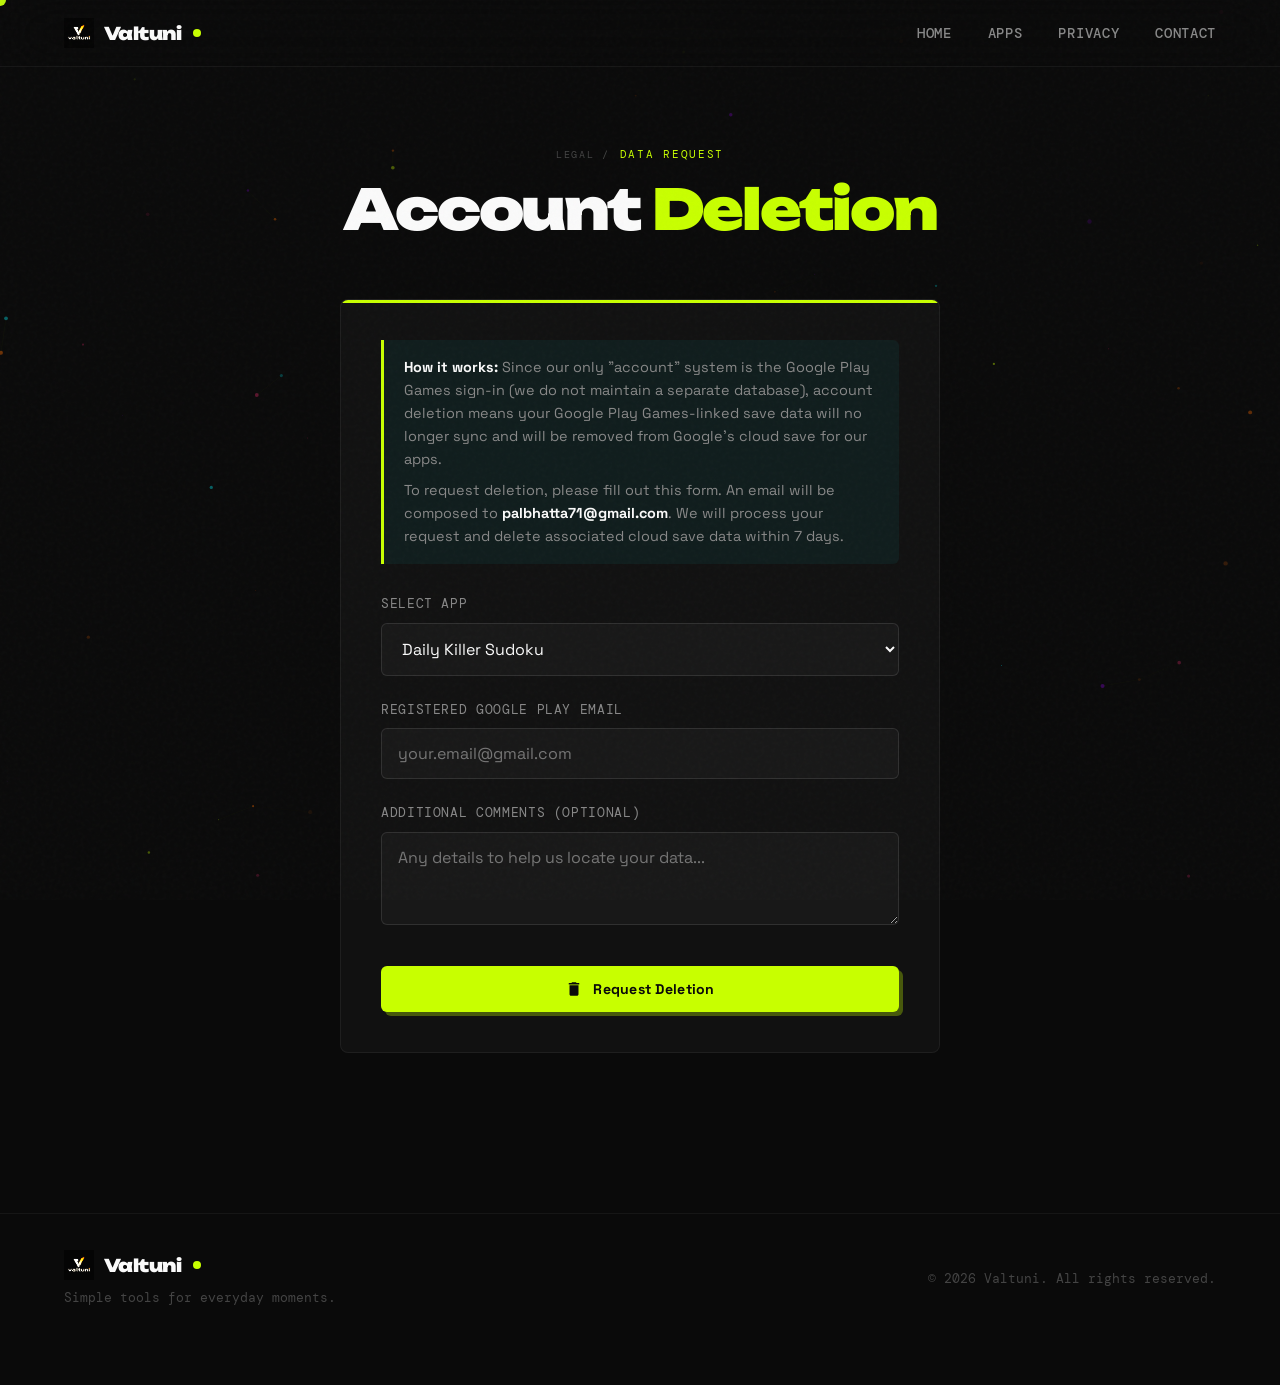
==== account-deletion/index.html @ 53bb8970 "Add account deletion request page" ====
<!DOCTYPE html>
<html lang="en">
<head>
    <meta charset="UTF-8">
    <meta name="viewport" content="width=device-width, initial-scale=1.0">
    <title>Account Deletion Request | Valtuni</title>
    <meta name="description" content="Request account and data deletion for Valtuni apps (Daily Killer Sudoku, Status Slice, PDF Editor).">
    <link rel="icon" type="image/x-icon" href="../favicon.ico">
    <link rel="icon" type="image/png" sizes="32x32" href="../favicon-32x32.png">
    <link rel="stylesheet" href="../style.css">
    <link rel="preconnect" href="https://fonts.googleapis.com">
    <link rel="preconnect" href="https://fonts.gstatic.com" crossorigin>
    <link href="https://fonts.googleapis.com/css2?family=Space+Grotesk:wght@300;400;500;600;700&family=Unbounded:wght@400;700;900&family=DM+Mono:wght@400;500&display=swap" rel="stylesheet">
    <style>
        .page-content { padding-top: 140px; min-height: 100vh; padding-bottom: 80px; }
        .form-container {
            background: var(--dark2);
            border: 1.5px solid rgba(255,255,255,0.06);
            border-radius: 8px;
            padding: 40px;
            max-width: 600px;
            margin: 0 auto;
            position: relative;
            overflow: hidden;
        }
        .form-container::before {
            content: ''; position: absolute; top: 0; left: 0; right: 0; height: 3px; background: var(--lime);
        }
        .form-group { margin-bottom: 24px; }
        .form-group label {
            display: block;
            font-family: var(--font-mono);
            font-size: 0.8rem;
            color: var(--gray);
            margin-bottom: 8px;
            text-transform: uppercase;
            letter-spacing: 0.05em;
        }
        .form-control {
            width: 100%;
            background: var(--dark3);
            border: 1.5px solid rgba(255,255,255,0.1);
            color: var(--white);
            padding: 14px 16px;
            border-radius: 6px;
            font-family: var(--font-body);
            font-size: 1rem;
            transition: border-color 0.3s, box-shadow 0.3s;
        }
        .form-control:focus {
            outline: none;
            border-color: var(--lime);
            box-shadow: 0 0 0 3px rgba(0,245,255,0.15);
        }
        .form-control option { background: var(--dark3); color: var(--white); }
        .info-box {
            background: rgba(0,245,255,0.05);
            border-left: 3px solid var(--lime);
            padding: 16px 20px;
            margin-bottom: 30px;
            border-radius: 0 6px 6px 0;
        }
        .info-box p { font-size: 0.9rem; color: var(--gray); margin-bottom: 8px; line-height: 1.6; }
        .info-box p:last-child { margin-bottom: 0; }
        .info-box strong { color: var(--white); }
        .submit-btn { width: 100%; justify-content: center; margin-top: 10px; cursor: pointer; }
    </style>
</head>
<body>

    <div id="cursor"></div>
    <div id="cursor-ring"></div>
    <canvas id="particles"></canvas>

    <nav class="navbar" id="navbar">
        <div class="container nav-container">
            <a href="../" class="logo">
                <img src="../valtuni logo.png" alt="Valtuni" class="logo-img">
                Valtuni<span class="logo-dot"></span>
            </a>
            <ul class="nav-links" id="navLinks">
                <li><a href="../">Home</a></li>
                <li><a href="../#apps">Apps</a></li>
                <li><a href="../privacy.html">Privacy</a></li>
                <li><a href="../#contact">Contact</a></li>
            </ul>
        </div>
    </nav>

    <main class="page-content">
        <div class="container">
            <div class="section-header center sr">
                <div class="section-label"><span class="section-label-num">Legal /</span> Data Request</div>
                <h2>Account <span class="hl-lime">Deletion</span></h2>
            </div>

            <div class="form-container sr-scale">
                <div class="info-box">
                    <p><strong>How it works:</strong> Since our only "account" system is the Google Play Games sign-in (we do not maintain a separate database), account deletion means your Google Play Games-linked save data will no longer sync and will be removed from Google's cloud save for our apps.</p>
                    <p>To request deletion, please fill out this form. An email will be composed to <strong>palbhatta71@gmail.com</strong>. We will process your request and delete associated cloud save data within 7 days.</p>
                </div>

                <form id="deletionForm">
                    <div class="form-group">
                        <label for="appSelect">Select App</label>
                        <select id="appSelect" class="form-control" required>
                            <option value="Daily Killer Sudoku">Daily Killer Sudoku</option>
                            <option value="Status Slice">Status Slice</option>
                            <option value="PDF Editor">PDF Editor</option>
                        </select>
                    </div>
                    <div class="form-group">
                        <label for="userEmail">Registered Google Play Email</label>
                        <input type="email" id="userEmail" class="form-control" placeholder="your.email@gmail.com" required>
                    </div>
                    <div class="form-group">
                        <label for="additionalInfo">Additional Comments (Optional)</label>
                        <textarea id="additionalInfo" class="form-control" rows="3" placeholder="Any details to help us locate your data..."></textarea>
                    </div>
                    <button type="submit" class="btn btn-primary btn-glow submit-btn">
                        <svg width="18" height="18" viewBox="0 0 24 24" fill="currentColor"><path d="M19 4H15.5L14.5 3H9.5L8.5 4H5V6H19V4M6 19C6 20.1 6.9 21 8 21H16C17.1 21 18 20.1 18 19V7H6V19Z"/></svg>
                        Request Deletion
                    </button>
                </form>
            </div>
        </div>
    </main>

    <footer class="footer" style="margin-top:80px;">
        <div class="container footer-content">
            <div class="footer-left">
                <a href="../" class="logo">
                    <img src="../valtuni logo.png" alt="Valtuni" class="logo-img">
                    Valtuni<span class="logo-dot"></span>
                </a>
                <p>Simple tools for everyday moments.</p>
            </div>
            <div class="footer-right"><p>&copy; 2026 Valtuni. All rights reserved.</p></div>
        </div>
    </footer>

    <script src="../app.js"></script>
    <script>
        document.getElementById('deletionForm').addEventListener('submit', function(e) {
            e.preventDefault();
            
            const app = document.getElementById('appSelect').value;
            const email = document.getElementById('userEmail').value;
            const extra = document.getElementById('additionalInfo').value;
            
            const subject = encodeURIComponent(`Account Deletion Request: ${app}`);
            const body = encodeURIComponent(
                `Developer: Valtuni\n` +
                `App: ${app}\n` +
                `Registered Google Play Email: ${email}\n\n` +
                `I am requesting the deletion of my account and associated cloud save data for the above app.\n\n` +
                (extra ? `Additional Comments: ${extra}\n` : '')
            );
            
            window.location.href = `mailto:palbhatta71@gmail.com?subject=${subject}&body=${body}`;
        });
    </script>
</body>
</html>
---- style.css ----
/* ============================
   VALTUNI — WILD & FUN REDESIGN
   ============================ */

@import url('https://fonts.googleapis.com/css2?family=Space+Grotesk:wght@300;400;500;600;700&family=Unbounded:wght@400;700;900&family=DM+Mono:wght@400;500&display=swap');

* {
    margin: 0;
    padding: 0;
    box-sizing: border-box;
}

:root {
    --lime: #C8FF00;
    --hot-pink: #FF2D78;
    --cyan: #00F5FF;
    --orange: #FF6B00;
    --purple: #9B00FF;
    --yellow: #FFE600;
    --dark: #0A0A0A;
    --dark2: #111111;
    --dark3: #181818;
    --white: #FAFAFA;
    --gray: #888888;
    --gray2: #444444;
    --font-display: 'Unbounded', sans-serif;
    --font-body: 'Space Grotesk', sans-serif;
    --font-mono: 'DM Mono', monospace;
}

html {
    scroll-behavior: smooth;
}

body {
    font-family: var(--font-body);
    background: var(--dark);
    color: var(--white);
    line-height: 1.6;
    overflow-x: hidden;
    cursor: none;
}

/* ===== CUSTOM CURSOR ===== */
#cursor {
    width: 12px;
    height: 12px;
    background: var(--lime);
    border-radius: 50%;
    position: fixed;
    top: 0; left: 0;
    pointer-events: none;
    z-index: 99999;
    transform: translate(-50%, -50%);
    transition: transform 0.05s, width 0.2s, height 0.2s, background 0.2s;
    mix-blend-mode: difference;
}

#cursor-ring {
    width: 40px;
    height: 40px;
    border: 1.5px solid var(--lime);
    border-radius: 50%;
    position: fixed;
    top: 0; left: 0;
    pointer-events: none;
    z-index: 99998;
    transform: translate(-50%, -50%);
    transition: transform 0.12s ease-out, width 0.3s, height 0.3s, border-color 0.3s;
    mix-blend-mode: difference;
}

body:hover #cursor { opacity: 1; }

/* ===== NOISE OVERLAY ===== */
body::before {
    content: '';
    position: fixed;
    inset: 0;
    background-image: url("data:image/svg+xml,%3Csvg viewBox='0 0 256 256' xmlns='http://www.w3.org/2000/svg'%3E%3Cfilter id='noise'%3E%3CfeTurbulence type='fractalNoise' baseFrequency='0.9' numOctaves='4' stitchTiles='stitch'/%3E%3C/filter%3E%3Crect width='100%25' height='100%25' filter='url(%23noise)' opacity='0.04'/%3E%3C/svg%3E");
    pointer-events: none;
    z-index: 9999;
    opacity: 0.6;
}

/* ===== CANVAS ===== */
#particles {
    position: fixed;
    top: 0; left: 0;
    width: 100%; height: 100%;
    pointer-events: none;
    z-index: 0;
}

/* ===== CONTAINER ===== */
.container {
    max-width: 1200px;
    margin: 0 auto;
    padding: 0 24px;
    position: relative;
    z-index: 1;
}

/* ===== MARQUEE TICKER ===== */
.ticker-wrap {
    background: var(--lime);
    color: var(--dark);
    overflow: hidden;
    white-space: nowrap;
    padding: 10px 0;
    position: fixed;
    bottom: 0;
    left: 0;
    right: 0;
    z-index: 9000;
}

.ticker-track {
    display: inline-flex;
    gap: 0;
    animation: tickerScroll 25s linear infinite;
}

.ticker-item {
    display: inline-flex;
    align-items: center;
    gap: 16px;
    padding: 0 24px;
    font-family: var(--font-mono);
    font-size: 0.72rem;
    font-weight: 500;
    text-transform: uppercase;
    letter-spacing: 0.05em;
}

.ticker-sep {
    color: var(--dark);
    opacity: 0.4;
}

@keyframes tickerScroll {
    0% { transform: translateX(0); }
    100% { transform: translateX(-50%); }
}

/* ===== NAVBAR ===== */
.navbar {
    position: fixed;
    top: 0; left: 0; right: 0;
    padding: 18px 0;
    background: rgba(10, 10, 10, 0.7);
    backdrop-filter: blur(30px);
    -webkit-backdrop-filter: blur(30px);
    border-bottom: 1px solid rgba(255, 255, 255, 0.05);
    z-index: 1000;
    transition: all 0.4s ease;
}

.navbar.scrolled {
    padding: 12px 0;
    background: rgba(10, 10, 10, 0.95);
    border-color: rgba(200, 255, 0, 0.1);
}

.nav-container {
    display: flex;
    align-items: center;
    justify-content: space-between;
}

.logo {
    display: flex;
    align-items: center;
    gap: 10px;
    text-decoration: none;
    font-family: var(--font-display);
    font-size: 1.1rem;
    font-weight: 900;
    color: var(--white);
    letter-spacing: -0.03em;
}

.logo-img {
    height: 30px;
    width: auto;
    object-fit: contain;
    filter: invert(1) brightness(2);
}

.logo-dot {
    display: inline-block;
    width: 8px;
    height: 8px;
    background: var(--lime);
    border-radius: 50%;
    margin-left: 2px;
    animation: dotBlink 1.5s ease-in-out infinite;
}

@keyframes dotBlink {
    0%, 100% { opacity: 1; transform: scale(1); }
    50% { opacity: 0.3; transform: scale(0.6); }
}

.nav-links {
    display: flex;
    align-items: center;
    gap: 36px;
    list-style: none;
}

.nav-links a {
    color: var(--gray);
    text-decoration: none;
    font-weight: 500;
    font-size: 0.85rem;
    font-family: var(--font-mono);
    text-transform: uppercase;
    letter-spacing: 0.05em;
    transition: color 0.2s;
    position: relative;
}

.nav-links a::after {
    content: '';
    position: absolute;
    bottom: -3px;
    left: 0;
    width: 0;
    height: 1px;
    background: var(--lime);
    transition: width 0.3s ease;
}

.nav-links a:hover { color: var(--white); }
.nav-links a:hover::after { width: 100%; }

.menu-toggle {
    display: none;
    flex-direction: column;
    gap: 5px;
    background: none;
    border: none;
    cursor: none;
    padding: 4px;
    z-index: 1001;
}

.menu-toggle span {
    width: 24px;
    height: 2px;
    background: var(--white);
    transition: all 0.3s ease;
    border-radius: 2px;
}

.menu-toggle.active span:nth-child(1) { transform: rotate(45deg) translate(5px, 5px); }
.menu-toggle.active span:nth-child(2) { opacity: 0; }
.menu-toggle.active span:nth-child(3) { transform: rotate(-45deg) translate(5px, -5px); }

/* ===== HERO ===== */
.hero {
    min-height: 100vh;
    min-height: 100dvh;
    display: flex;
    align-items: center;
    padding: 110px 0 100px;
    position: relative;
    overflow: hidden;
}

/* Huge background text */
.hero-bg-text {
    position: absolute;
    font-family: var(--font-display);
    font-size: clamp(8rem, 18vw, 22rem);
    font-weight: 900;
    color: transparent;
    -webkit-text-stroke: 1px rgba(255,255,255,0.04);
    top: 50%;
    left: 50%;
    transform: translate(-50%, -50%);
    white-space: nowrap;
    pointer-events: none;
    z-index: 0;
    user-select: none;
    letter-spacing: -0.05em;
}

/* Glowing blobs */
.hero-blob {
    position: absolute;
    border-radius: 50%;
    filter: blur(100px);
    opacity: 0.18;
    pointer-events: none;
}

.hero-blob-1 {
    width: 500px; height: 500px;
    background: var(--hot-pink);
    top: -200px; right: -100px;
    animation: blobDrift1 12s ease-in-out infinite;
}

.hero-blob-2 {
    width: 400px; height: 400px;
    background: var(--purple);
    bottom: -150px; left: -100px;
    animation: blobDrift2 15s ease-in-out infinite;
}

.hero-blob-3 {
    width: 300px; height: 300px;
    background: var(--lime);
    top: 30%; left: 30%;
    animation: blobDrift3 10s ease-in-out infinite;
    opacity: 0.1;
}

@keyframes blobDrift1 {
    0%, 100% { transform: translate(0, 0) scale(1); }
    33% { transform: translate(-60px, 40px) scale(1.1); }
    66% { transform: translate(40px, -30px) scale(0.9); }
}
@keyframes blobDrift2 {
    0%, 100% { transform: translate(0, 0) scale(1); }
    33% { transform: translate(50px, -50px) scale(1.05); }
    66% { transform: translate(-30px, 30px) scale(0.95); }
}
@keyframes blobDrift3 {
    0%, 100% { transform: translate(0, 0); }
    50% { transform: translate(-40px, -40px); }
}

.hero-content {
    display: grid;
    grid-template-columns: 1fr 1fr;
    gap: 60px;
    align-items: center;
    position: relative;
    z-index: 1;
}

/* Hero left */
.hero-label {
    display: inline-flex;
    align-items: center;
    gap: 10px;
    margin-bottom: 24px;
    font-family: var(--font-mono);
    font-size: 0.72rem;
    color: var(--lime);
    text-transform: uppercase;
    letter-spacing: 0.15em;
}

.hero-label-line {
    display: inline-block;
    width: 32px;
    height: 1px;
    background: var(--lime);
}

.hero-text h1 {
    font-family: var(--font-display);
    font-size: clamp(2.8rem, 6vw, 5rem);
    font-weight: 900;
    line-height: 1.0;
    letter-spacing: -0.04em;
    margin-bottom: 28px;
}

.hero-word-1 { color: var(--white); }
.hero-word-2 {
    display: block;
    -webkit-text-stroke: 2px var(--lime);
    color: transparent;
    position: relative;
}
.hero-word-3 {
    display: block;
    color: var(--lime);
    position: relative;
}

/* Squiggly underline on hero word */
.hero-word-3::after {
    content: '';
    display: block;
    width: 100%;
    height: 8px;
    background: url("data:image/svg+xml,%3Csvg xmlns='http://www.w3.org/2000/svg' viewBox='0 0 100 10'%3E%3Cpath d='M0,5 Q10,0 20,5 Q30,10 40,5 Q50,0 60,5 Q70,10 80,5 Q90,0 100,5' fill='none' stroke='%23C8FF00' stroke-width='2'/%3E%3C/svg%3E") repeat-x;
    background-size: 60px 8px;
    opacity: 0.6;
    margin-top: 4px;
    animation: squiggle 2s linear infinite;
}

@keyframes squiggle {
    0% { background-position: 0 0; }
    100% { background-position: 60px 0; }
}

.hero-desc {
    font-size: 1rem;
    color: var(--gray);
    line-height: 1.75;
    max-width: 480px;
    margin-bottom: 36px;
}

.hero-buttons {
    display: flex;
    gap: 14px;
    flex-wrap: wrap;
    margin-bottom: 48px;
}

/* ===== BUTTONS ===== */
.btn {
    display: inline-flex;
    align-items: center;
    gap: 10px;
    padding: 14px 28px;
    border-radius: 6px;
    font-weight: 700;
    font-family: var(--font-body);
    text-decoration: none;
    transition: all 0.2s ease;
    font-size: 0.88rem;
    cursor: none;
    border: none;
    position: relative;
    overflow: hidden;
    letter-spacing: 0.02em;
}

.btn-primary {
    background: var(--lime);
    color: var(--dark);
    box-shadow: 4px 4px 0 rgba(200,255,0,0.3);
}

.btn-primary:hover {
    transform: translate(-2px, -2px);
    box-shadow: 6px 6px 0 rgba(200,255,0,0.4);
}

.btn-primary:active {
    transform: translate(2px, 2px);
    box-shadow: 2px 2px 0 rgba(200,255,0,0.3);
}

.btn-glow {
    /* retained class, same as primary */
}

.btn-outline {
    background: transparent;
    color: var(--white);
    border: 1.5px solid rgba(255,255,255,0.15);
    box-shadow: none;
}

.btn-outline:hover {
    border-color: var(--lime);
    color: var(--lime);
    transform: translate(-2px, -2px);
    box-shadow: 4px 4px 0 rgba(200,255,0,0.1);
}

.btn-large { padding: 18px 36px; font-size: 1rem; }

/* ===== HERO STATS ===== */
.hero-stats {
    display: flex;
    gap: 32px;
}

.hero-stat {
    display: flex;
    flex-direction: column;
    gap: 4px;
}

.hero-stat-num {
    font-family: var(--font-display);
    font-size: 1.8rem;
    font-weight: 900;
    color: var(--lime);
    line-height: 1;
}

.hero-stat-label {
    font-size: 0.72rem;
    color: var(--gray);
    font-family: var(--font-mono);
    text-transform: uppercase;
    letter-spacing: 0.08em;
}

/* ===== HERO VISUAL ===== */
.hero-visual {
    display: flex;
    justify-content: center;
    align-items: center;
    position: relative;
}

/* Stacked card effect */
.hero-card-stack {
    position: relative;
    width: 320px;
    height: 400px;
}

.hero-card {
    position: absolute;
    width: 280px;
    height: 360px;
    border-radius: 20px;
    display: flex;
    flex-direction: column;
    align-items: center;
    justify-content: center;
    gap: 20px;
}

.hero-card-1 {
    background: var(--hot-pink);
    top: 20px; left: 20px;
    transform: rotate(6deg);
    animation: cardWiggle 4s ease-in-out infinite;
    z-index: 1;
}

.hero-card-2 {
    background: var(--purple);
    top: 10px; left: 10px;
    transform: rotate(-3deg);
    animation: cardWiggle 4s ease-in-out infinite reverse;
    z-index: 2;
}

.hero-card-3 {
    background: var(--dark3);
    border: 1.5px solid rgba(200,255,0,0.25);
    top: 0; left: 0;
    z-index: 3;
    animation: cardFloat 6s ease-in-out infinite;
}

@keyframes cardWiggle {
    0%, 100% { transform: rotate(6deg); }
    50% { transform: rotate(8deg) translateY(-4px); }
}

@keyframes cardFloat {
    0%, 100% { transform: translateY(0) rotate(0deg); }
    50% { transform: translateY(-12px) rotate(1deg); }
}

.hero-card-3 .card-v {
    font-family: var(--font-display);
    font-size: 7rem;
    font-weight: 900;
    color: var(--lime);
    line-height: 1;
    text-shadow: 0 0 60px rgba(200,255,0,0.4);
    animation: glowPulse 3s ease-in-out infinite;
}

@keyframes glowPulse {
    0%, 100% { text-shadow: 0 0 40px rgba(200,255,0,0.3); }
    50% { text-shadow: 0 0 80px rgba(200,255,0,0.7), 0 0 120px rgba(200,255,0,0.3); }
}

.card-tags {
    display: flex;
    gap: 8px;
    flex-wrap: wrap;
    justify-content: center;
    max-width: 220px;
}

.card-tag {
    font-family: var(--font-mono);
    font-size: 0.68rem;
    font-weight: 500;
    color: var(--gray);
    background: rgba(255,255,255,0.05);
    border: 1px solid rgba(255,255,255,0.08);
    padding: 4px 12px;
    border-radius: 100px;
    transition: all 0.3s;
}

/* Floating badges */
.hero-float-badge {
    position: absolute;
    display: flex;
    align-items: center;
    gap: 8px;
    padding: 10px 16px;
    border-radius: 100px;
    font-size: 0.72rem;
    font-weight: 700;
    font-family: var(--font-mono);
    text-transform: uppercase;
    letter-spacing: 0.06em;
    white-space: nowrap;
    z-index: 10;
}

.hero-float-badge-1 {
    background: var(--lime);
    color: var(--dark);
    top: -10px;
    right: -30px;
    animation: badgeBounce1 3s ease-in-out infinite;
    box-shadow: 4px 4px 0 rgba(0,0,0,0.3);
}

.hero-float-badge-2 {
    background: var(--hot-pink);
    color: var(--white);
    bottom: 60px;
    left: -40px;
    animation: badgeBounce2 3.5s ease-in-out infinite;
    box-shadow: 4px 4px 0 rgba(0,0,0,0.3);
}

.hero-float-badge-3 {
    background: var(--cyan);
    color: var(--dark);
    top: 50%;
    right: -50px;
    animation: badgeBounce3 4s ease-in-out infinite;
    box-shadow: 4px 4px 0 rgba(0,0,0,0.3);
}

@keyframes badgeBounce1 {
    0%, 100% { transform: translateY(0) rotate(-3deg); }
    50% { transform: translateY(-8px) rotate(-1deg); }
}
@keyframes badgeBounce2 {
    0%, 100% { transform: translateY(0) rotate(2deg); }
    50% { transform: translateY(-10px) rotate(4deg); }
}
@keyframes badgeBounce3 {
    0%, 100% { transform: translateY(0) rotate(-1deg); }
    50% { transform: translateY(-6px) rotate(2deg); }
}

/* scroll indicator */
.scroll-indicator {
    position: absolute;
    bottom: 36px;
    left: 50%;
    transform: translateX(-50%);
    display: flex;
    flex-direction: column;
    align-items: center;
    gap: 10px;
    z-index: 1;
    opacity: 0;
    animation: fadeInUp 1s ease 1.5s forwards;
}

@keyframes fadeInUp {
    to { opacity: 1; }
}

.scroll-arrow {
    width: 20px;
    height: 30px;
    border: 1.5px solid rgba(255,255,255,0.2);
    border-radius: 10px;
    display: flex;
    justify-content: center;
    padding-top: 6px;
}

.scroll-arrow-dot {
    width: 3px;
    height: 6px;
    background: var(--lime);
    border-radius: 2px;
    animation: scrollDot 2s ease-in-out infinite;
}

@keyframes scrollDot {
    0%, 100% { transform: translateY(0); opacity: 1; }
    50% { transform: translateY(8px); opacity: 0.3; }
}

.scroll-indicator span {
    font-family: var(--font-mono);
    font-size: 0.6rem;
    color: var(--gray2);
    text-transform: uppercase;
    letter-spacing: 0.12em;
}

/* ===== SECTION COMMON ===== */
.section-header {
    margin-bottom: 60px;
}

.section-label {
    display: inline-flex;
    align-items: center;
    gap: 10px;
    font-family: var(--font-mono);
    font-size: 0.7rem;
    color: var(--lime);
    text-transform: uppercase;
    letter-spacing: 0.15em;
    margin-bottom: 16px;
}

.section-label-num {
    font-size: 0.65rem;
    color: var(--gray2);
}

.section-header h2 {
    font-family: var(--font-display);
    font-size: clamp(2rem, 5vw, 3.5rem);
    font-weight: 900;
    line-height: 1.05;
    letter-spacing: -0.04em;
}

.section-header p {
    font-size: 1rem;
    color: var(--gray);
    margin-top: 16px;
    max-width: 560px;
    line-height: 1.7;
}

.section-header.center {
    text-align: center;
}

.section-header.center p { margin: 16px auto 0; }

/* Highlight in headings */
.hl-lime { color: var(--lime); }
.hl-pink { color: var(--hot-pink); }
.hl-cyan { color: var(--cyan); }

/* Outline text */
.hl-outline {
    -webkit-text-stroke: 2px var(--lime);
    color: transparent;
}

/* ===== SCROLL REVEAL ===== */
.sr {
    opacity: 0;
    transform: translateY(40px);
    transition: opacity 0.7s cubic-bezier(0.16, 1, 0.3, 1), transform 0.7s cubic-bezier(0.16, 1, 0.3, 1);
}

.sr.sr-visible {
    opacity: 1;
    transform: translateY(0);
}

.sr-left {
    opacity: 0;
    transform: translateX(-50px);
    transition: opacity 0.7s cubic-bezier(0.16, 1, 0.3, 1), transform 0.7s cubic-bezier(0.16, 1, 0.3, 1);
}

.sr-left.sr-visible {
    opacity: 1;
    transform: translateX(0);
}

.sr-right {
    opacity: 0;
    transform: translateX(50px);
    transition: opacity 0.7s cubic-bezier(0.16, 1, 0.3, 1), transform 0.7s cubic-bezier(0.16, 1, 0.3, 1);
}

.sr-right.sr-visible {
    opacity: 1;
    transform: translateX(0);
}

.sr-scale {
    opacity: 0;
    transform: scale(0.85);
    transition: opacity 0.7s cubic-bezier(0.16, 1, 0.3, 1), transform 0.7s cubic-bezier(0.16, 1, 0.3, 1);
}

.sr-scale.sr-visible {
    opacity: 1;
    transform: scale(1);
}

.sr-d1 { transition-delay: 0.1s; }
.sr-d2 { transition-delay: 0.2s; }
.sr-d3 { transition-delay: 0.3s; }
.sr-d4 { transition-delay: 0.4s; }
.sr-d5 { transition-delay: 0.5s; }

/* ===== ABOUT ===== */
.about {
    padding: 120px 0;
    position: relative;
    overflow: hidden;
}

/* Big number decor */
.about-num-decor {
    position: absolute;
    font-family: var(--font-display);
    font-size: 30vw;
    font-weight: 900;
    color: transparent;
    -webkit-text-stroke: 1px rgba(255,255,255,0.02);
    top: 50%;
    right: -5%;
    transform: translateY(-50%);
    pointer-events: none;
    user-select: none;
    line-height: 1;
}

.about-content {
    display: grid;
    grid-template-columns: 1fr 1fr;
    gap: 80px;
    align-items: start;
}

.about-text p {
    font-size: 1.05rem;
    color: var(--gray);
    line-height: 1.8;
    margin-bottom: 20px;
}

.about-text p strong {
    color: var(--white);
    font-weight: 700;
}

.about-values {
    display: flex;
    flex-direction: column;
    gap: 2px;
}

.value-card {
    display: flex;
    gap: 18px;
    align-items: flex-start;
    padding: 20px;
    border-top: 1px solid rgba(255,255,255,0.06);
    transition: background 0.3s, transform 0.3s;
    border-radius: 4px;
}

.value-card:last-child { border-bottom: 1px solid rgba(255,255,255,0.06); }

.value-card:hover {
    background: rgba(255,255,255,0.03);
    transform: translateX(8px);
}

.value-icon {
    font-size: 1.6rem;
    flex-shrink: 0;
    width: 40px;
    text-align: center;
    line-height: 1;
}

.value-card h4 {
    font-family: var(--font-display);
    font-size: 0.9rem;
    font-weight: 700;
    margin-bottom: 4px;
    letter-spacing: -0.02em;
}

.value-card p {
    color: var(--gray);
    font-size: 0.85rem;
    line-height: 1.6;
}

/* ===== APPS ===== */
.apps {
    padding: 120px 0;
    background: var(--dark2);
    position: relative;
    overflow: hidden;
}

/* Dotted grid background */
.apps::before {
    content: '';
    position: absolute;
    inset: 0;
    background-image: radial-gradient(rgba(255,255,255,0.04) 1px, transparent 1px);
    background-size: 32px 32px;
    pointer-events: none;
}

.app-showcase {
    display: flex;
    flex-direction: column;
    gap: 80px;
}

.app-hero {
    display: grid;
    grid-template-columns: auto 1fr;
    gap: 60px;
    align-items: center;
    position: relative;
}

.app-hero.reverse {
    grid-template-columns: 1fr auto;
}

.app-hero.reverse .app-hero-phone { order: 2; }
.app-hero.reverse .app-hero-info { order: 1; }

/* Divider */
.app-divider {
    height: 1px;
    background: linear-gradient(90deg, transparent, rgba(255,255,255,0.08), transparent);
}

/* Phone mockup */
.app-hero-phone { display: flex; justify-content: center; }

.phone-wrapper { position: relative; }

.phone-glow {
    position: absolute;
    width: 300px; height: 300px;
    border-radius: 50%;
    filter: blur(80px);
    opacity: 0.2;
    top: 50%; left: 50%;
    transform: translate(-50%, -50%);
    animation: phoneGlowPulse 4s ease-in-out infinite;
    background: var(--lime);
}

.app-hero.reverse .phone-glow { background: var(--hot-pink); }

@keyframes phoneGlowPulse {
    0%, 100% { opacity: 0.15; transform: translate(-50%, -50%) scale(1); }
    50% { opacity: 0.3; transform: translate(-50%, -50%) scale(1.1); }
}

.phone-mockup {
    width: 240px;
    height: 480px;
    background: #151515;
    border-radius: 32px;
    padding: 8px;
    box-shadow: 0 30px 80px rgba(0, 0, 0, 0.8), 0 0 0 1px rgba(255,255,255,0.06);
    animation: phoneFloat 6s ease-in-out infinite;
    position: relative;
    z-index: 1;
}

@keyframes phoneFloat {
    0%, 100% { transform: translateY(0) rotate(0deg); }
    50% { transform: translateY(-12px) rotate(0.5deg); }
}

.phone-notch {
    width: 90px; height: 20px;
    background: #151515;
    border-radius: 0 0 12px 12px;
    margin: 0 auto;
    position: relative; z-index: 2;
}

.phone-screen {
    width: 100%;
    height: calc(100% - 20px);
    background: var(--dark);
    border-radius: 0 0 26px 26px;
    overflow: hidden;
    display: flex;
    flex-direction: column;
}

.app-logo-bar {
    display: flex;
    align-items: center;
    gap: 10px;
    padding: 12px;
    border-bottom: 1px solid rgba(255,255,255,0.05);
    background: rgba(200,255,0,0.04);
}

.app-logo-img {
    width: 28px; height: 28px;
    border-radius: 7px;
    object-fit: cover;
}

.app-logo-name {
    font-size: 0.8rem;
    font-weight: 700;
    color: var(--white);
    font-family: var(--font-display);
    letter-spacing: -0.02em;
}

.app-header-bar {
    display: flex;
    justify-content: space-between;
    align-items: center;
    padding: 8px 12px;
    border-bottom: 1px solid rgba(255,255,255,0.04);
}

.app-header-dots { display: flex; gap: 3px; }
.app-header-dots span { width: 3px; height: 3px; background: var(--gray2); border-radius: 50%; }
.app-header-title { font-size: 0.7rem; font-weight: 700; color: var(--lime); font-family: var(--font-mono); }

.app-content-preview {
    padding: 12px;
    display: grid;
    grid-template-columns: 1fr 1fr;
    gap: 7px;
}

.app-tool-card {
    background: #1a1a1a;
    border-radius: 10px;
    padding: 12px 8px;
    display: flex;
    flex-direction: column;
    align-items: center;
    gap: 6px;
    border: 1px solid rgba(255,255,255,0.04);
    transition: all 0.3s ease;
    cursor: none;
}

.app-tool-card:hover {
    border-color: rgba(200,255,0,0.3);
    background: rgba(200,255,0,0.05);
}

.app-tool-icon {
    width: 34px; height: 34px;
    border-radius: 8px;
    display: flex;
    align-items: center;
    justify-content: center;
    color: var(--white);
}

.app-tool-icon svg { width: 17px; height: 17px; }
.split-icon { background: linear-gradient(135deg, #C8FF00, #80FF00); color: #0a0a0a; }
.trim-icon { background: linear-gradient(135deg, #2979FF, #448AFF); }
.compress-icon { background: linear-gradient(135deg, #FF6B00, #FF9100); }
.merge-icon { background: linear-gradient(135deg, #9B00FF, #D500F9); }
.app-tool-card span { font-size: 0.62rem; font-weight: 600; color: var(--gray); font-family: var(--font-mono); }

.video-timeline-preview {
    margin: 0 12px 14px;
    background: #1a1a1a;
    border-radius: 8px;
    padding: 8px;
    position: relative;
    overflow: hidden;
}

.timeline-bar { display: flex; gap: 3px; height: 24px; }
.timeline-segment { flex: 1; border-radius: 4px; }
.seg-1 { background: linear-gradient(90deg, var(--lime), #80FF00); animation: segPulse 2s ease-in-out infinite; }
.seg-2 { background: rgba(200,255,0,0.3); animation: segPulse 2s ease-in-out 0.5s infinite; }
.seg-3 { background: rgba(200,255,0,0.15); animation: segPulse 2s ease-in-out 1s infinite; }

@keyframes segPulse {
    0%, 100% { opacity: 1; }
    50% { opacity: 0.5; }
}

.timeline-cursor {
    position: absolute;
    width: 2px; height: 100%;
    background: var(--white);
    top: 0; left: 33%;
    animation: cursorMove 3s ease-in-out infinite;
    box-shadow: 0 0 6px rgba(255,255,255,0.6);
}

@keyframes cursorMove {
    0%, 100% { left: 15%; }
    50% { left: 75%; }
}

/* PDF preview */
.pdf-preview-area {
    flex: 1;
    background: #1a1a1a;
    border-radius: 10px;
    margin: 12px;
    padding: 14px;
    display: flex;
    flex-direction: column;
    gap: 7px;
}

.pdf-line {
    height: 4px;
    background: rgba(255,255,255,0.08);
    border-radius: 2px;
    animation: pdfPulse 2.5s ease-in-out infinite;
}
.pdf-line.short { width: 55%; }
.pdf-line.medium { width: 78%; }
@keyframes pdfPulse {
    0%, 100% { opacity: 0.4; }
    50% { opacity: 0.9; }
}

.pdf-toolbar {
    display: flex;
    gap: 6px;
    justify-content: center;
    padding: 0 12px 12px;
}

.pdf-tool-btn {
    width: 32px; height: 32px;
    display: flex;
    align-items: center;
    justify-content: center;
    background: #1a1a1a;
    border-radius: 7px;
    color: var(--gray);
    transition: all 0.3s;
}

.pdf-tool-btn.active {
    background: var(--lime);
    color: var(--dark);
}

/* App Info */
.app-hero-info { padding: 0 10px; }

.app-card-badge {
    display: inline-flex;
    align-items: center;
    gap: 8px;
    background: rgba(200,255,0,0.08);
    border: 1px solid rgba(200,255,0,0.2);
    padding: 6px 14px;
    border-radius: 100px;
    margin-bottom: 20px;
}

.app-badge-icon {
    width: 20px; height: 20px;
    border-radius: 5px;
    object-fit: cover;
}

.app-card-badge span {
    font-size: 0.72rem;
    font-weight: 700;
    color: var(--lime);
    font-family: var(--font-mono);
    text-transform: uppercase;
    letter-spacing: 0.08em;
}

.app-hero-info h3 {
    font-family: var(--font-display);
    font-size: clamp(2rem, 4vw, 2.8rem);
    font-weight: 900;
    line-height: 1.0;
    margin-bottom: 12px;
    letter-spacing: -0.04em;
}

.app-tagline {
    font-size: 0.85rem;
    color: var(--lime);
    font-weight: 600;
    font-family: var(--font-mono);
    text-transform: uppercase;
    letter-spacing: 0.1em;
    margin-bottom: 16px;
}

.app-description {
    font-size: 0.95rem;
    color: var(--gray);
    line-height: 1.7;
    margin-bottom: 28px;
    max-width: 440px;
}

.app-hero-buttons {
    display: flex;
    gap: 14px;
    flex-wrap: wrap;
}

/* ===== CONTACT ===== */
.contact {
    padding: 120px 0;
    position: relative;
    overflow: hidden;
}

.contact::before {
    content: '';
    position: absolute;
    inset: 0;
    background: radial-gradient(ellipse 60% 40% at 50% 50%, rgba(200,255,0,0.04), transparent);
    pointer-events: none;
}

.contact-grid {
    display: flex;
    justify-content: center;
    gap: 20px;
    flex-wrap: wrap;
}

.contact-card {
    background: var(--dark2);
    padding: 40px 36px;
    border-radius: 4px;
    text-decoration: none;
    color: var(--white);
    min-width: 220px;
    flex: 1;
    max-width: 300px;
    border: 1.5px solid rgba(255,255,255,0.06);
    transition: transform 0.25s ease, border-color 0.25s ease, box-shadow 0.25s ease;
    position: relative;
    overflow: hidden;
}

.contact-card::before {
    content: '';
    position: absolute;
    top: 0; left: 0; right: 0;
    height: 3px;
    background: var(--lime);
    transform: scaleX(0);
    transform-origin: left;
    transition: transform 0.3s ease;
}

.contact-card:hover {
    transform: translateY(-6px);
    border-color: rgba(200,255,0,0.2);
    box-shadow: 0 20px 60px rgba(0,0,0,0.4), 0 0 0 1px rgba(200,255,0,0.08);
}

.contact-card:hover::before { transform: scaleX(1); }

.contact-icon {
    width: 52px; height: 52px;
    background: rgba(200,255,0,0.08);
    border-radius: 12px;
    display: flex;
    align-items: center;
    justify-content: center;
    color: var(--lime);
    margin-bottom: 18px;
    transition: background 0.3s, transform 0.3s;
}

.contact-card:hover .contact-icon {
    background: var(--lime);
    color: var(--dark);
    transform: rotate(-6deg) scale(1.1);
}

.contact-card h3 {
    font-family: var(--font-display);
    font-size: 1rem;
    font-weight: 700;
    margin-bottom: 6px;
    letter-spacing: -0.02em;
}

.contact-card p {
    color: var(--gray);
    font-size: 0.83rem;
    font-family: var(--font-mono);
}

/* ===== FOOTER ===== */
.footer {
    padding: 36px 0;
    border-top: 1px solid rgba(255,255,255,0.05);
    margin-bottom: 40px; /* space for ticker */
}

.footer-content {
    display: flex;
    justify-content: space-between;
    align-items: center;
}

.footer-left p {
    color: var(--gray2);
    font-size: 0.8rem;
    margin-top: 8px;
    font-family: var(--font-mono);
}

.footer-right p {
    color: var(--gray2);
    font-size: 0.8rem;
    font-family: var(--font-mono);
}

/* ===== ANIMATIONS — extra fun ===== */

/* Text scramble on hero load */
@keyframes scramble {
    0% { opacity: 0; transform: translateY(10px) skewX(-5deg); }
    100% { opacity: 1; transform: translateY(0) skewX(0deg); }
}

.hero-text > * {
    animation: scramble 0.6s cubic-bezier(0.16, 1, 0.3, 1) both;
}

.hero-text > :nth-child(1) { animation-delay: 0.05s; }
.hero-text > :nth-child(2) { animation-delay: 0.15s; }
.hero-text > :nth-child(3) { animation-delay: 0.25s; }
.hero-text > :nth-child(4) { animation-delay: 0.35s; }
.hero-text > :nth-child(5) { animation-delay: 0.45s; }
.hero-text > :nth-child(6) { animation-delay: 0.55s; }

.hero-visual {
    animation: scramble 0.8s cubic-bezier(0.16, 1, 0.3, 1) 0.3s both;
}

/* Spin animation for decorative elements */
@keyframes spin { to { transform: rotate(360deg); } }

/* ===== CURSOR STATES ===== */
body.hovering #cursor {
    width: 20px;
    height: 20px;
    background: var(--lime);
}

body.hovering #cursor-ring {
    width: 60px;
    height: 60px;
    border-color: var(--lime);
}

/* ===== GRADIENT TEXT ===== */
.gradient-text {
    background: linear-gradient(135deg, var(--lime), var(--cyan));
    -webkit-background-clip: text;
    -webkit-text-fill-color: transparent;
    background-clip: text;
}

/* ===== BADGE & BADGE DOT ===== */
.badge {
    display: inline-flex;
    align-items: center;
    gap: 8px;
    background: rgba(200,255,0,0.08);
    border: 1px solid rgba(200,255,0,0.2);
    padding: 7px 14px;
    border-radius: 100px;
    font-size: 0.72rem;
    font-weight: 600;
    color: var(--lime);
    margin-bottom: 20px;
    font-family: var(--font-mono);
    text-transform: uppercase;
    letter-spacing: 0.08em;
}

.badge-dot {
    width: 6px; height: 6px;
    background: var(--lime);
    border-radius: 50%;
    animation: dotBlink 1.5s ease-in-out infinite;
}

/* ===== RESPONSIVE ===== */
@media (max-width: 1024px) {
    .hero-content { grid-template-columns: 1fr; text-align: center; gap: 48px; }
    .hero-desc { max-width: 100%; margin-left: auto; margin-right: auto; }
    .hero-buttons { justify-content: center; }
    .hero-stats { justify-content: center; }
    .about-content { grid-template-columns: 1fr; gap: 48px; }
    .app-hero { grid-template-columns: 1fr; gap: 40px; }
    .app-hero.reverse { grid-template-columns: 1fr; }
    .app-hero.reverse .app-hero-phone { order: -1; }
    .app-hero.reverse .app-hero-info { order: 0; }
    .app-hero-info { display: flex; flex-direction: column; align-items: center; text-align: center; }
    .app-description { max-width: 100%; }
}

@media (max-width: 768px) {
    .container { padding: 0 16px; }

    .nav-links {
        display: none;
        position: absolute;
        top: 100%; left: 0; right: 0;
        background: rgba(10,10,10,0.98);
        backdrop-filter: blur(24px);
        flex-direction: column;
        padding: 20px;
        gap: 14px;
        border-bottom: 1px solid rgba(255,255,255,0.05);
    }

    .nav-links.active { display: flex; }
    .menu-toggle { display: flex; }

    .hero { padding: 90px 0 60px; }
    .hero-text h1 { font-size: 2.5rem; }

    .hero-card-stack { width: 260px; height: 320px; }
    .hero-card { width: 230px; height: 290px; }
    .hero-card-3 .card-v { font-size: 5.5rem; }

    .hero-float-badge { display: none; }

    .phone-mockup { width: 200px; height: 400px; border-radius: 28px; }

    .contact-card { min-width: 180px; }
    .footer-content { flex-direction: column; gap: 12px; text-align: center; }
    .scroll-indicator { display: none; }

    .hero-stats { flex-direction: row; }

    .about { padding: 80px 0; }
    .apps { padding: 80px 0; }
    .contact { padding: 80px 0; }
    .app-showcase { gap: 60px; }
}

@media (max-width: 480px) {
    .hero { padding: 80px 0 48px; }
    .hero-text h1 { font-size: 2rem; }
    .hero-stats { flex-direction: column; gap: 16px; align-items: center; }
    .section-header h2 { font-size: 1.8rem; }

    .hero-card-stack { width: 220px; height: 280px; }
    .hero-card { width: 190px; height: 250px; }
    .hero-card-3 .card-v { font-size: 4.5rem; }

    .contact-grid { flex-direction: column; align-items: center; }
    .contact-card { width: 100%; max-width: none; }
}
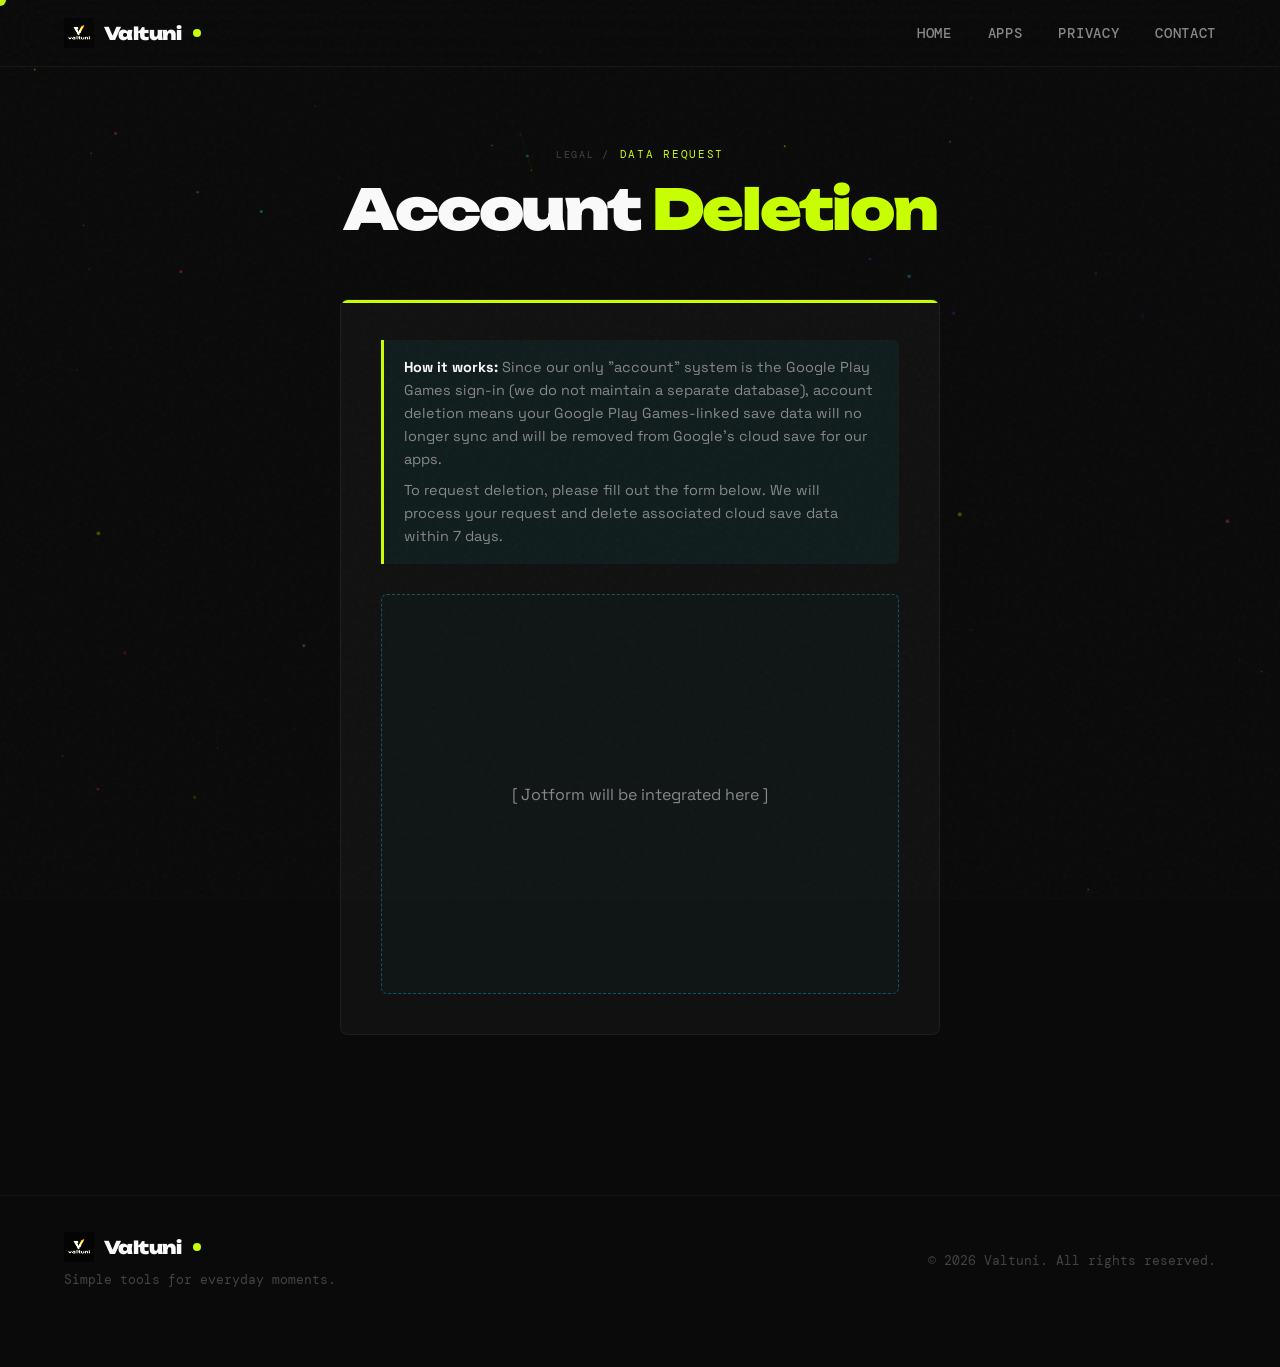
==== commit e4a256a8: "Remove email and prepare account deletion for Jotform integration" ====
--- a/account-deletion/index.html
+++ b/account-deletion/index.html
@@ -97,31 +97,13 @@
             <div class="form-container sr-scale">
                 <div class="info-box">
                     <p><strong>How it works:</strong> Since our only "account" system is the Google Play Games sign-in (we do not maintain a separate database), account deletion means your Google Play Games-linked save data will no longer sync and will be removed from Google's cloud save for our apps.</p>
-                    <p>To request deletion, please fill out this form. An email will be composed to <strong>palbhatta71@gmail.com</strong>. We will process your request and delete associated cloud save data within 7 days.</p>
+                    <p>To request deletion, please fill out the form below. We will process your request and delete associated cloud save data within 7 days.</p>
                 </div>
 
-                <form id="deletionForm">
-                    <div class="form-group">
-                        <label for="appSelect">Select App</label>
-                        <select id="appSelect" class="form-control" required>
-                            <option value="Daily Killer Sudoku">Daily Killer Sudoku</option>
-                            <option value="Status Slice">Status Slice</option>
-                            <option value="PDF Editor">PDF Editor</option>
-                        </select>
-                    </div>
-                    <div class="form-group">
-                        <label for="userEmail">Registered Google Play Email</label>
-                        <input type="email" id="userEmail" class="form-control" placeholder="your.email@gmail.com" required>
-                    </div>
-                    <div class="form-group">
-                        <label for="additionalInfo">Additional Comments (Optional)</label>
-                        <textarea id="additionalInfo" class="form-control" rows="3" placeholder="Any details to help us locate your data..."></textarea>
-                    </div>
-                    <button type="submit" class="btn btn-primary btn-glow submit-btn">
-                        <svg width="18" height="18" viewBox="0 0 24 24" fill="currentColor"><path d="M19 4H15.5L14.5 3H9.5L8.5 4H5V6H19V4M6 19C6 20.1 6.9 21 8 21H16C17.1 21 18 20.1 18 19V7H6V19Z"/></svg>
-                        Request Deletion
-                    </button>
-                </form>
+                <!-- Jotform Embed Goes Here -->
+                <div id="jotform-embed-container" style="min-height: 400px; display: flex; align-items: center; justify-content: center; border: 1px dashed rgba(0,245,255,0.3); border-radius: 6px; background: rgba(0,245,255,0.02); color: var(--gray);">
+                    [ Jotform will be integrated here ]
+                </div>
             </div>
         </div>
     </main>
@@ -140,25 +122,6 @@
     </footer>
 
     <script src="../app.js"></script>
-    <script>
-        document.getElementById('deletionForm').addEventListener('submit', function(e) {
-            e.preventDefault();
-            
-            const app = document.getElementById('appSelect').value;
-            const email = document.getElementById('userEmail').value;
-            const extra = document.getElementById('additionalInfo').value;
-            
-            const subject = encodeURIComponent(`Account Deletion Request: ${app}`);
-            const body = encodeURIComponent(
-                `Developer: Valtuni\n` +
-                `App: ${app}\n` +
-                `Registered Google Play Email: ${email}\n\n` +
-                `I am requesting the deletion of my account and associated cloud save data for the above app.\n\n` +
-                (extra ? `Additional Comments: ${extra}\n` : '')
-            );
-            
-            window.location.href = `mailto:palbhatta71@gmail.com?subject=${subject}&body=${body}`;
-        });
-    </script>
+
 </body>
 </html>
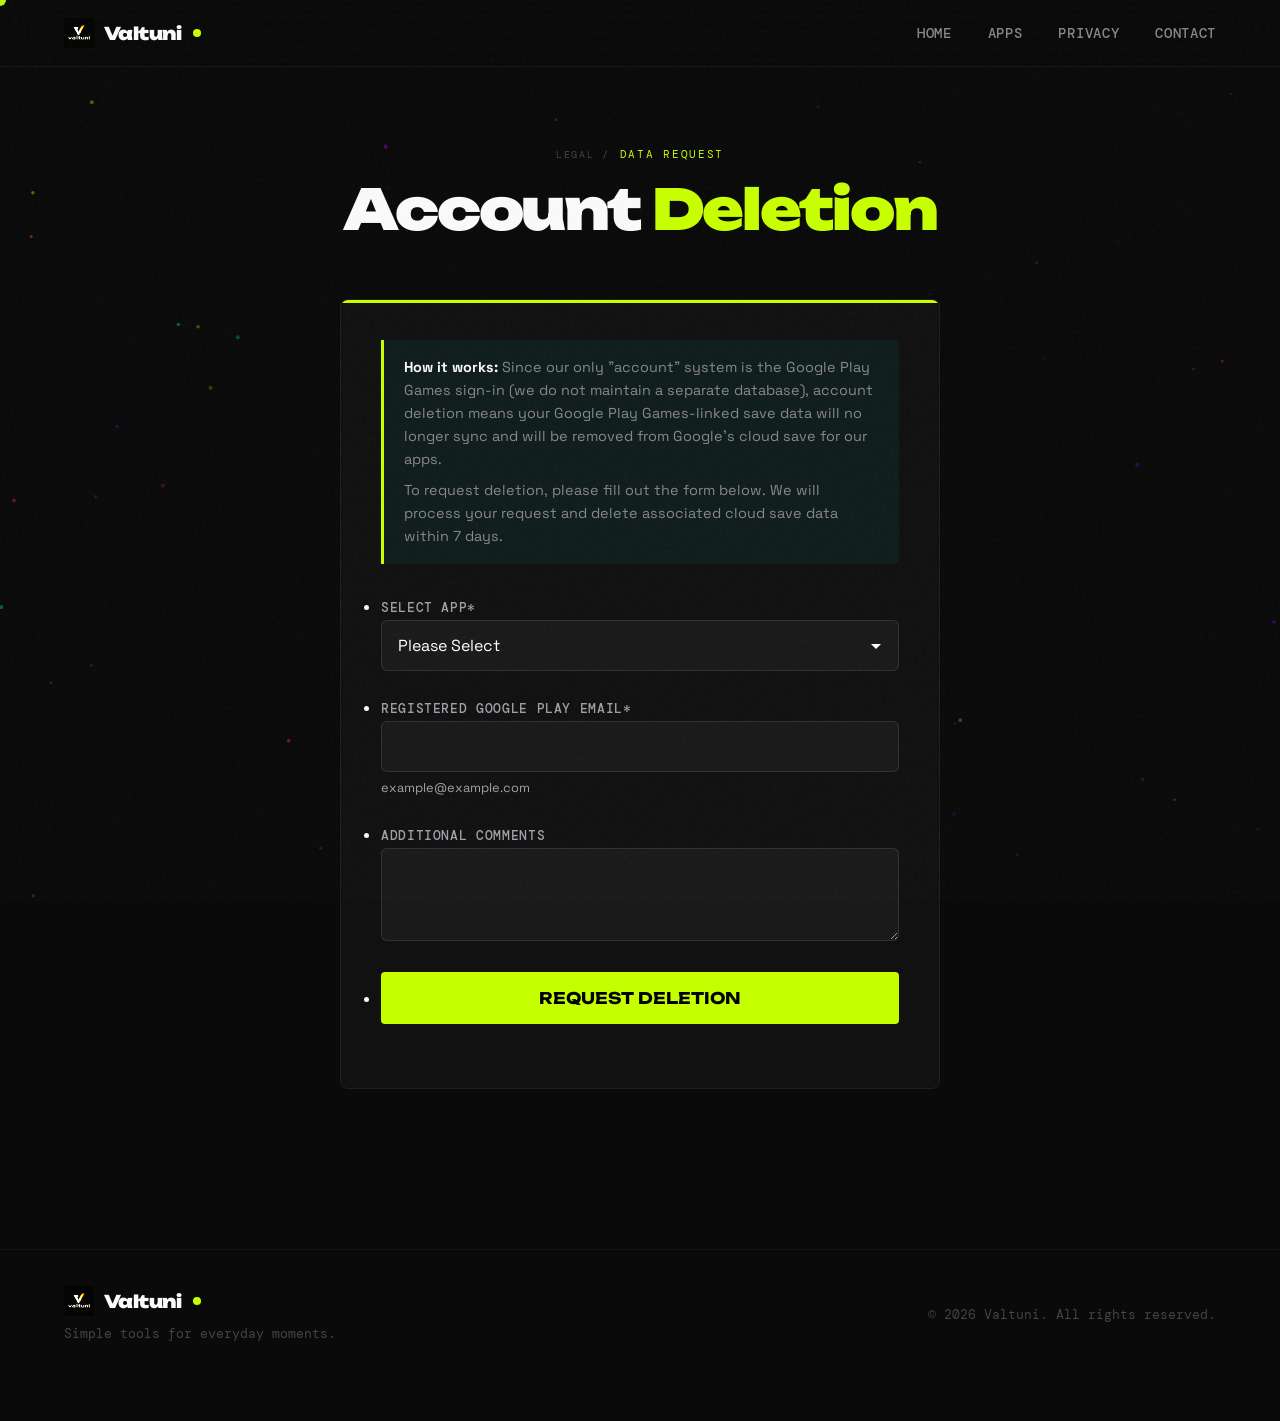
==== commit 828e0df5: "Embed Jotform with custom Valtuni styling and hide Jotform branding" ====
--- a/account-deletion/index.html
+++ b/account-deletion/index.html
@@ -100,9 +100,86 @@
                     <p>To request deletion, please fill out the form below. We will process your request and delete associated cloud save data within 7 days.</p>
                 </div>
 
-                <!-- Jotform Embed Goes Here -->
-                <div id="jotform-embed-container" style="min-height: 400px; display: flex; align-items: center; justify-content: center; border: 1px dashed rgba(0,245,255,0.3); border-radius: 6px; background: rgba(0,245,255,0.02); color: var(--gray);">
-                    [ Jotform will be integrated here ]
+                <div id="jotform-embed-container" style="width: 100%;">
+<script>window.enableEventObserver=true</script>
+<script>window.enableDateFieldSelectInputs=false</script>
+<script>window.CDN="https://cdn.jotfor.ms/"</script>
+<script>window.umdRootPath="https://cdn.jotfor.ms/s/umd/53e75ebe616/"</script>
+<script>window.staticRootPath="https://cdn.jotfor.ms/s/static/53e75ebe616/"</script>
+<script src="https://cdn.jotfor.ms/s/static/53e75ebe616/secure-message-bus.js" type="text/javascript"></script>
+<script src="https://cdn.jotfor.ms/s/static/53e75ebe616/static/prototype.forms.js" type="text/javascript"></script>
+<script src="https://cdn.jotfor.ms/s/static/53e75ebe616/static/jotform.forms.js" type="text/javascript"></script>
+<script src="https://cdn.jotfor.ms/s/static/53e75ebe616/js/punycode-1.4.1.min.js" type="text/javascript" defer></script>
+<script src="https://cdn.jotfor.ms/s/umd/53e75ebe616/for-aria-notify-polyfill.js" type="text/javascript"></script>
+<script src="https://cdn.jotfor.ms/s/umd/53e75ebe616/for-form-encryption.js" type="text/javascript"></script>
+<script src="https://cdn.jotfor.ms/s/umd/53e75ebe616/for-form-branding-footer.js" type="text/javascript" defer></script>
+<script src="https://cdn.jotfor.ms/s/static/53e75ebe616/js/vendor/smoothscroll.min.js" type="text/javascript"></script>
+<script src="https://cdn.jotfor.ms/s/static/53e75ebe616/js/errorNavigation.js" type="text/javascript"></script>
+<script type="text/javascript">	JotForm.newDefaultTheme = true;
+	JotForm.extendsNewTheme = false;
+	JotForm.singleProduct = false;
+	JotForm.newPaymentUIForNewCreatedForms = false;
+	JotForm.newPaymentUI = true;
+	JotForm.originalLanguage = "en";
+	JotForm.isFormViewTrackingAllowed = true;
+	JotForm.replaceTagTest = true;
+	JotForm.activeRedirect = "thanktext";
+	JotForm.uploadServerURL = "https://upload.jotform.com/upload";
+	JotForm.clearFieldOnHide="disable";
+	JotForm.submitError="jumpToFirstError";
+	JotForm.encryptionProtocol = "JF-CSE-V2";
+	window.addEventListener('DOMContentLoaded',function(){window.brandingFooter.init({"formID":261872650070051,"campaign":"powered_by_jotform_le","isCardForm":false,"isLegacyForm":true,"formLanguage":"en"})});	JotForm.isFullSource = true;
+	JotForm.init(function(){
+if (window.JotForm && JotForm.accessible) $('input_4').setAttribute('tabindex',0);
+	});
+   setTimeout(function() {
+JotForm.paymentExtrasOnTheFly([null,{"name":"q1_header","qid":"1","text":"Request Account Deletion","type":"control_head"},{"description":"","name":"q2_dropdown0","qid":"2","text":"Select App","type":"control_dropdown"},{"description":"","name":"q3_email1","qid":"3","subLabel":"example@example.com","text":"Registered Google Play Email","type":"control_email"},{"description":"","mde":"No","name":"q4_textarea2","qid":"4","subLabel":"","text":"Additional Comments","type":"control_textarea","wysiwyg":"Disable"},{"name":"q5_submit","qid":"5","text":"Request Deletion","type":"control_button"}]);}, 20); 
+</script>
+<link type="text/css" rel="stylesheet" href="https://cdn.jotfor.ms/stylebuilder/static/form-common.css?v=14497c1"/>
+<link type="text/css" rel="stylesheet" href="https://cdn.jotfor.ms/themes/CSS/5e6b428acc8c4e222d1beb91.css?v=4.1.71027&themeRevisionID=65660e4b326633110492e01a"/>
+<style type="text/css">
+/* Override Jotform styles to match Valtuni Site */
+.supernova, .jotform-form, .form-all { background: transparent !important; box-shadow: none !important; margin: 0 !important; padding: 0 !important; width: 100% !important; max-width: 100% !important; }
+.form-header-group { display: none !important; } /* Hide Jotform header */
+.form-line { padding: 0 0 24px 0 !important; margin: 0 !important; }
+.form-label { color: #a1a1aa !important; font-family: 'DM Mono', monospace !important; font-size: 0.8rem !important; font-weight: 500 !important; text-transform: uppercase !important; letter-spacing: 0.05em !important; margin-bottom: 8px !important; text-shadow: none !important; }
+.form-textbox, .form-dropdown, .form-textarea { background: #1a1a1a !important; border: 1.5px solid rgba(255,255,255,0.1) !important; color: #ffffff !important; border-radius: 6px !important; font-family: 'Space Grotesk', sans-serif !important; font-size: 1rem !important; height: auto !important; padding: 14px 16px !important; box-shadow: none !important; width: 100% !important; max-width: 100% !important; box-sizing: border-box !important; }
+.form-textbox:focus, .form-dropdown:focus, .form-textarea:focus { border-color: #C6FF00 !important; box-shadow: 0 0 0 3px rgba(198,255,0,0.15) !important; outline: none !important; }
+.form-dropdown { appearance: none !important; -webkit-appearance: none !important; background-image: url('data:image/svg+xml;utf8,<svg fill="white" height="24" viewBox="0 0 24 24" width="24" xmlns="http://www.w3.org/2000/svg"><path d="M7 10l5 5 5-5z"/><path d="M0 0h24v24H0z" fill="none"/></svg>') !important; background-repeat: no-repeat !important; background-position-x: 98% !important; background-position-y: center !important; }
+.form-sub-label { color: #a1a1aa !important; font-family: 'Space Grotesk', sans-serif !important; font-size: 0.8rem !important; padding-top: 6px !important; display: block !important; }
+.form-submit-button { background: #C6FF00 !important; color: #000000 !important; font-family: 'Unbounded', sans-serif !important; font-weight: 700 !important; border: none !important; border-radius: 4px !important; text-transform: uppercase !important; padding: 16px !important; height: auto !important; width: 100% !important; font-size: 1rem !important; text-shadow: none !important; transition: all 0.3s ease !important; cursor: pointer !important; box-shadow: none !important; }
+.form-submit-button:hover { background: #d4ff33 !important; transform: translateY(-2px) !important; box-shadow: 0 10px 20px rgba(198,255,0,0.2) !important; }
+/* Hide Jotform Branding */
+div[id^="branding"], .jotform-powered, .formFooter { display: none !important; opacity: 0 !important; visibility: hidden !important; pointer-events: none !important; }
+</style>
+<form class="jotform-form" action="https://submit.jotform.com/submit/261872650070051" method="post" name="form_261872650070051" id="261872650070051" accept-charset="utf-8" autocomplete="on"><input type="hidden" name="formID" value="261872650070051" />
+  <div role="main" class="form-all">
+    <ul class="form-section page-section" role="presentation">
+      <li class="form-line jf-required" data-type="control_dropdown" id="id_2"><label class="form-label form-label-top form-label-auto" id="label_2" for="input_2"> Select App<span class="form-required" aria-hidden="true">*</span> </label>
+        <div id="cid_2" class="form-input-wide jf-required" data-layout="half"> <select class="form-dropdown validate[required]" id="input_2" name="q2_q2_dropdown0" data-component="dropdown" required="" aria-label="Select App">
+            <option value="">Please Select</option>
+            <option value="Daily Killer Sudoku">Daily Killer Sudoku</option>
+            <option value="Status Slice">Status Slice</option>
+            <option value="PDF Editor">PDF Editor</option>
+            <option value="Other">Other</option>
+          </select> </div>
+      </li>
+      <li class="form-line jf-required" data-type="control_email" id="id_3"><label class="form-label form-label-top form-label-auto" id="label_3" for="input_3"> Registered Google Play Email<span class="form-required" aria-hidden="true">*</span> </label>
+        <div id="cid_3" class="form-input-wide jf-required" data-layout="half"> <span class="form-sub-label-container" style="vertical-align:top; width:100%;"><input type="email" id="input_3" name="q3_q3_email1" class="form-textbox validate[required, Email]" data-defaultvalue="" autoComplete="section-input_3 email" data-component="email" aria-labelledby="label_3 sublabel_input_3" required="" value="" /><label class="form-sub-label" for="input_3" id="sublabel_input_3" style="min-height:13px">example@example.com</label></span> </div>
+      </li>
+      <li class="form-line" data-type="control_textarea" id="id_4"><label class="form-label form-label-top form-label-auto" id="label_4" for="input_4"> Additional Comments </label>
+        <div id="cid_4" class="form-input-wide" data-layout="full"> <textarea id="input_4" class="form-textarea" name="q4_q4_textarea2" data-component="textarea" aria-labelledby="label_4" rows="3"></textarea> </div>
+      </li>
+      <li class="form-line" data-type="control_button" id="id_5">
+        <div id="cid_5" class="form-input-wide" data-layout="full">
+          <div data-align="auto" class="form-buttons-wrapper form-buttons-auto   jsTest-button-wrapperField"><button id="input_5" type="submit" class="form-submit-button submit-button jf-form-buttons jsTest-submitField legacy-submit" data-component="button" data-content="">Request Deletion</button></div>
+        </div>
+      </li>
+    </ul>
+  </div>
+  <script>JotForm.showJotFormPowered="none";</script><input type="hidden" class="simple_spc" id="simple_spc" name="simple_spc" value="261872650070051" />
+  <script type="text/javascript">var all_spc = document.querySelectorAll("form[id='261872650070051'] .si" + "mple" + "_spc"); for (var i = 0; i < all_spc.length; i++) { all_spc[i].value = "261872650070051-261872650070051"; }</script>
+</form>
                 </div>
             </div>
         </div>
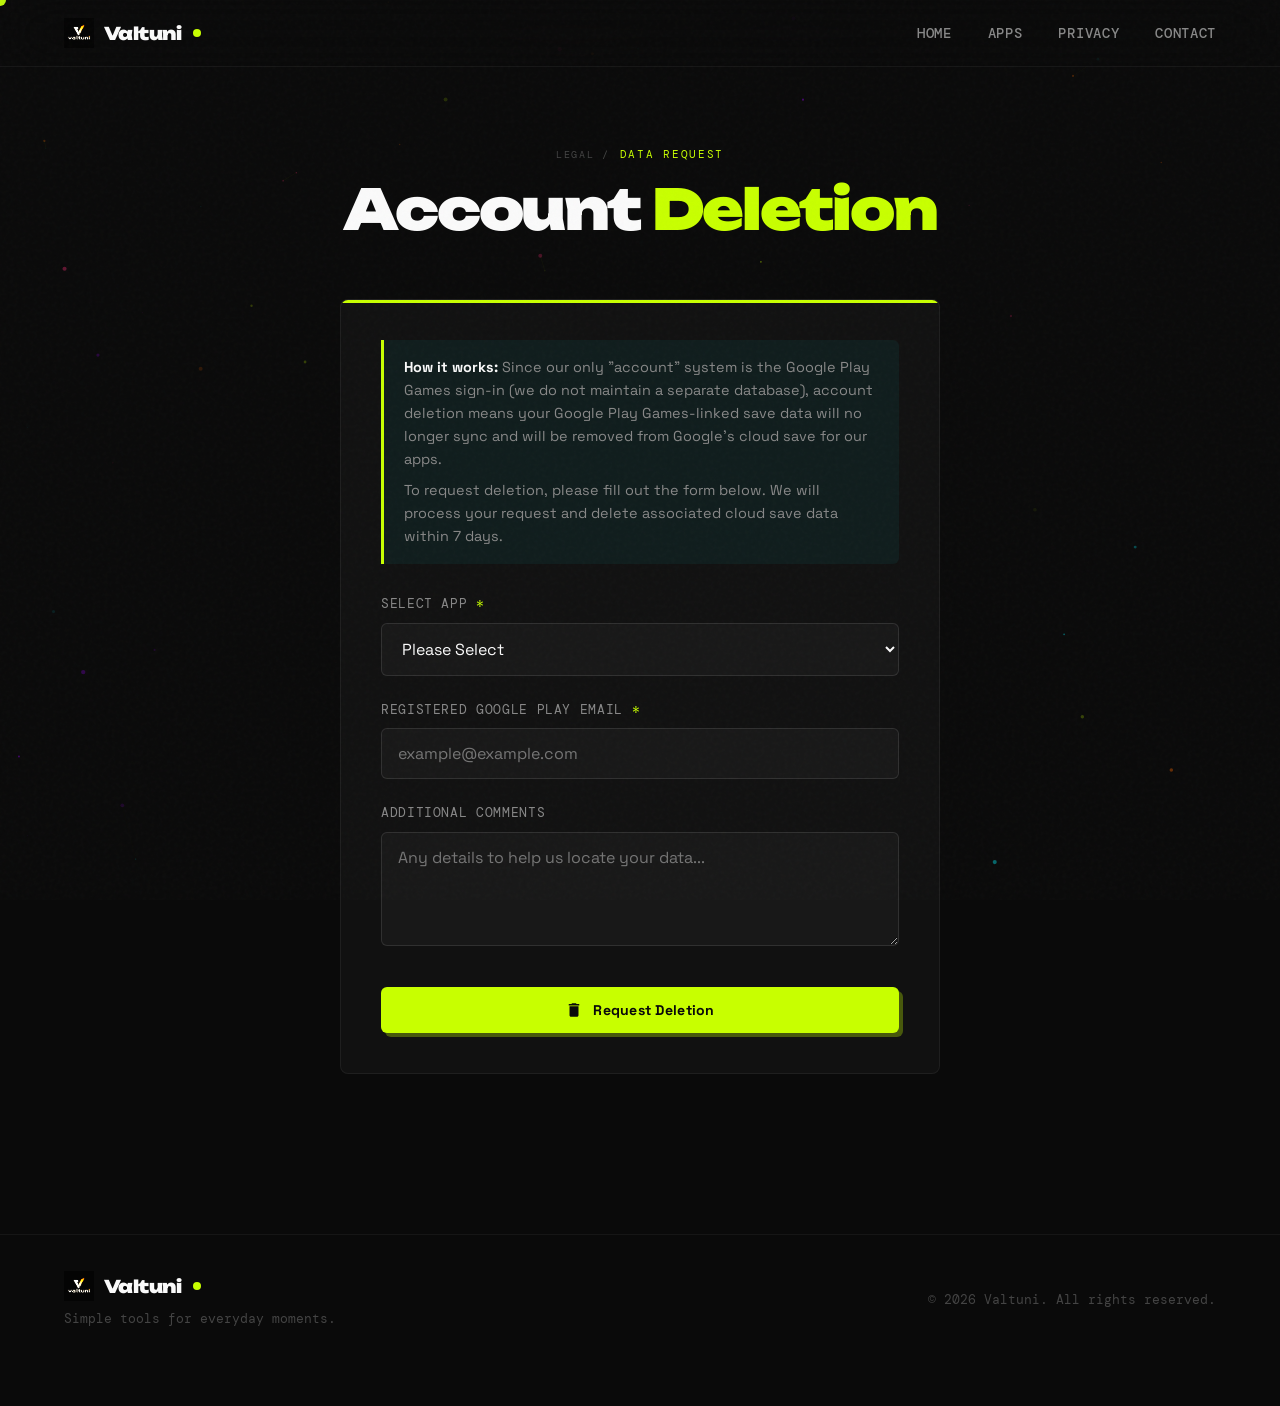
==== commit 315a1d07: "Replace Jotform JS embed with clean native form — no branding, full Valtuni styling" ====
--- a/account-deletion/index.html
+++ b/account-deletion/index.html
@@ -100,87 +100,36 @@
                     <p>To request deletion, please fill out the form below. We will process your request and delete associated cloud save data within 7 days.</p>
                 </div>
 
-                <div id="jotform-embed-container" style="width: 100%;">
-<script>window.enableEventObserver=true</script>
-<script>window.enableDateFieldSelectInputs=false</script>
-<script>window.CDN="https://cdn.jotfor.ms/"</script>
-<script>window.umdRootPath="https://cdn.jotfor.ms/s/umd/53e75ebe616/"</script>
-<script>window.staticRootPath="https://cdn.jotfor.ms/s/static/53e75ebe616/"</script>
-<script src="https://cdn.jotfor.ms/s/static/53e75ebe616/secure-message-bus.js" type="text/javascript"></script>
-<script src="https://cdn.jotfor.ms/s/static/53e75ebe616/static/prototype.forms.js" type="text/javascript"></script>
-<script src="https://cdn.jotfor.ms/s/static/53e75ebe616/static/jotform.forms.js" type="text/javascript"></script>
-<script src="https://cdn.jotfor.ms/s/static/53e75ebe616/js/punycode-1.4.1.min.js" type="text/javascript" defer></script>
-<script src="https://cdn.jotfor.ms/s/umd/53e75ebe616/for-aria-notify-polyfill.js" type="text/javascript"></script>
-<script src="https://cdn.jotfor.ms/s/umd/53e75ebe616/for-form-encryption.js" type="text/javascript"></script>
-<script src="https://cdn.jotfor.ms/s/umd/53e75ebe616/for-form-branding-footer.js" type="text/javascript" defer></script>
-<script src="https://cdn.jotfor.ms/s/static/53e75ebe616/js/vendor/smoothscroll.min.js" type="text/javascript"></script>
-<script src="https://cdn.jotfor.ms/s/static/53e75ebe616/js/errorNavigation.js" type="text/javascript"></script>
-<script type="text/javascript">	JotForm.newDefaultTheme = true;
-	JotForm.extendsNewTheme = false;
-	JotForm.singleProduct = false;
-	JotForm.newPaymentUIForNewCreatedForms = false;
-	JotForm.newPaymentUI = true;
-	JotForm.originalLanguage = "en";
-	JotForm.isFormViewTrackingAllowed = true;
-	JotForm.replaceTagTest = true;
-	JotForm.activeRedirect = "thanktext";
-	JotForm.uploadServerURL = "https://upload.jotform.com/upload";
-	JotForm.clearFieldOnHide="disable";
-	JotForm.submitError="jumpToFirstError";
-	JotForm.encryptionProtocol = "JF-CSE-V2";
-	window.addEventListener('DOMContentLoaded',function(){window.brandingFooter.init({"formID":261872650070051,"campaign":"powered_by_jotform_le","isCardForm":false,"isLegacyForm":true,"formLanguage":"en"})});	JotForm.isFullSource = true;
-	JotForm.init(function(){
-if (window.JotForm && JotForm.accessible) $('input_4').setAttribute('tabindex',0);
-	});
-   setTimeout(function() {
-JotForm.paymentExtrasOnTheFly([null,{"name":"q1_header","qid":"1","text":"Request Account Deletion","type":"control_head"},{"description":"","name":"q2_dropdown0","qid":"2","text":"Select App","type":"control_dropdown"},{"description":"","name":"q3_email1","qid":"3","subLabel":"example@example.com","text":"Registered Google Play Email","type":"control_email"},{"description":"","mde":"No","name":"q4_textarea2","qid":"4","subLabel":"","text":"Additional Comments","type":"control_textarea","wysiwyg":"Disable"},{"name":"q5_submit","qid":"5","text":"Request Deletion","type":"control_button"}]);}, 20); 
-</script>
-<link type="text/css" rel="stylesheet" href="https://cdn.jotfor.ms/stylebuilder/static/form-common.css?v=14497c1"/>
-<link type="text/css" rel="stylesheet" href="https://cdn.jotfor.ms/themes/CSS/5e6b428acc8c4e222d1beb91.css?v=4.1.71027&themeRevisionID=65660e4b326633110492e01a"/>
-<style type="text/css">
-/* Override Jotform styles to match Valtuni Site */
-.supernova, .jotform-form, .form-all { background: transparent !important; box-shadow: none !important; margin: 0 !important; padding: 0 !important; width: 100% !important; max-width: 100% !important; }
-.form-header-group { display: none !important; } /* Hide Jotform header */
-.form-line { padding: 0 0 24px 0 !important; margin: 0 !important; }
-.form-label { color: #a1a1aa !important; font-family: 'DM Mono', monospace !important; font-size: 0.8rem !important; font-weight: 500 !important; text-transform: uppercase !important; letter-spacing: 0.05em !important; margin-bottom: 8px !important; text-shadow: none !important; }
-.form-textbox, .form-dropdown, .form-textarea { background: #1a1a1a !important; border: 1.5px solid rgba(255,255,255,0.1) !important; color: #ffffff !important; border-radius: 6px !important; font-family: 'Space Grotesk', sans-serif !important; font-size: 1rem !important; height: auto !important; padding: 14px 16px !important; box-shadow: none !important; width: 100% !important; max-width: 100% !important; box-sizing: border-box !important; }
-.form-textbox:focus, .form-dropdown:focus, .form-textarea:focus { border-color: #C6FF00 !important; box-shadow: 0 0 0 3px rgba(198,255,0,0.15) !important; outline: none !important; }
-.form-dropdown { appearance: none !important; -webkit-appearance: none !important; background-image: url('data:image/svg+xml;utf8,<svg fill="white" height="24" viewBox="0 0 24 24" width="24" xmlns="http://www.w3.org/2000/svg"><path d="M7 10l5 5 5-5z"/><path d="M0 0h24v24H0z" fill="none"/></svg>') !important; background-repeat: no-repeat !important; background-position-x: 98% !important; background-position-y: center !important; }
-.form-sub-label { color: #a1a1aa !important; font-family: 'Space Grotesk', sans-serif !important; font-size: 0.8rem !important; padding-top: 6px !important; display: block !important; }
-.form-submit-button { background: #C6FF00 !important; color: #000000 !important; font-family: 'Unbounded', sans-serif !important; font-weight: 700 !important; border: none !important; border-radius: 4px !important; text-transform: uppercase !important; padding: 16px !important; height: auto !important; width: 100% !important; font-size: 1rem !important; text-shadow: none !important; transition: all 0.3s ease !important; cursor: pointer !important; box-shadow: none !important; }
-.form-submit-button:hover { background: #d4ff33 !important; transform: translateY(-2px) !important; box-shadow: 0 10px 20px rgba(198,255,0,0.2) !important; }
-/* Hide Jotform Branding */
-div[id^="branding"], .jotform-powered, .formFooter { display: none !important; opacity: 0 !important; visibility: hidden !important; pointer-events: none !important; }
-</style>
-<form class="jotform-form" action="https://submit.jotform.com/submit/261872650070051" method="post" name="form_261872650070051" id="261872650070051" accept-charset="utf-8" autocomplete="on"><input type="hidden" name="formID" value="261872650070051" />
-  <div role="main" class="form-all">
-    <ul class="form-section page-section" role="presentation">
-      <li class="form-line jf-required" data-type="control_dropdown" id="id_2"><label class="form-label form-label-top form-label-auto" id="label_2" for="input_2"> Select App<span class="form-required" aria-hidden="true">*</span> </label>
-        <div id="cid_2" class="form-input-wide jf-required" data-layout="half"> <select class="form-dropdown validate[required]" id="input_2" name="q2_q2_dropdown0" data-component="dropdown" required="" aria-label="Select App">
-            <option value="">Please Select</option>
-            <option value="Daily Killer Sudoku">Daily Killer Sudoku</option>
-            <option value="Status Slice">Status Slice</option>
-            <option value="PDF Editor">PDF Editor</option>
-            <option value="Other">Other</option>
-          </select> </div>
-      </li>
-      <li class="form-line jf-required" data-type="control_email" id="id_3"><label class="form-label form-label-top form-label-auto" id="label_3" for="input_3"> Registered Google Play Email<span class="form-required" aria-hidden="true">*</span> </label>
-        <div id="cid_3" class="form-input-wide jf-required" data-layout="half"> <span class="form-sub-label-container" style="vertical-align:top; width:100%;"><input type="email" id="input_3" name="q3_q3_email1" class="form-textbox validate[required, Email]" data-defaultvalue="" autoComplete="section-input_3 email" data-component="email" aria-labelledby="label_3 sublabel_input_3" required="" value="" /><label class="form-sub-label" for="input_3" id="sublabel_input_3" style="min-height:13px">example@example.com</label></span> </div>
-      </li>
-      <li class="form-line" data-type="control_textarea" id="id_4"><label class="form-label form-label-top form-label-auto" id="label_4" for="input_4"> Additional Comments </label>
-        <div id="cid_4" class="form-input-wide" data-layout="full"> <textarea id="input_4" class="form-textarea" name="q4_q4_textarea2" data-component="textarea" aria-labelledby="label_4" rows="3"></textarea> </div>
-      </li>
-      <li class="form-line" data-type="control_button" id="id_5">
-        <div id="cid_5" class="form-input-wide" data-layout="full">
-          <div data-align="auto" class="form-buttons-wrapper form-buttons-auto   jsTest-button-wrapperField"><button id="input_5" type="submit" class="form-submit-button submit-button jf-form-buttons jsTest-submitField legacy-submit" data-component="button" data-content="">Request Deletion</button></div>
-        </div>
-      </li>
-    </ul>
-  </div>
-  <script>JotForm.showJotFormPowered="none";</script><input type="hidden" class="simple_spc" id="simple_spc" name="simple_spc" value="261872650070051" />
-  <script type="text/javascript">var all_spc = document.querySelectorAll("form[id='261872650070051'] .si" + "mple" + "_spc"); for (var i = 0; i < all_spc.length; i++) { all_spc[i].value = "261872650070051-261872650070051"; }</script>
-</form>
-                </div>
+                <form action="https://submit.jotform.com/submit/261872650070051" method="post" accept-charset="utf-8" autocomplete="on">
+                    <input type="hidden" name="formID" value="261872650070051" />
+                    <input type="hidden" name="simple_spc" value="261872650070051-261872650070051" />
+
+                    <div class="form-group">
+                        <label for="input_2">Select App <span style="color:var(--lime)">*</span></label>
+                        <select id="input_2" name="q2_q2_dropdown0" class="form-control" required>
+                            <option value="">Please Select</option>
+                            <option value="Daily Killer Sudoku">Daily Killer Sudoku</option>
+                            <option value="Status Slice">Status Slice</option>
+                            <option value="PDF Editor">PDF Editor</option>
+                            <option value="Other">Other</option>
+                        </select>
+                    </div>
+
+                    <div class="form-group">
+                        <label for="input_3">Registered Google Play Email <span style="color:var(--lime)">*</span></label>
+                        <input type="email" id="input_3" name="q3_q3_email1" class="form-control" placeholder="example@example.com" required />
+                    </div>
+
+                    <div class="form-group">
+                        <label for="input_4">Additional Comments</label>
+                        <textarea id="input_4" name="q4_q4_textarea2" class="form-control" rows="4" placeholder="Any details to help us locate your data..."></textarea>
+                    </div>
+
+                    <button type="submit" class="btn btn-primary btn-glow submit-btn">
+                        <svg width="18" height="18" viewBox="0 0 24 24" fill="currentColor"><path d="M19 4H15.5L14.5 3H9.5L8.5 4H5V6H19V4M6 19C6 20.1 6.9 21 8 21H16C17.1 21 18 20.1 18 19V7H6V19Z"/></svg>
+                        Request Deletion
+                    </button>
+                </form>
             </div>
         </div>
     </main>
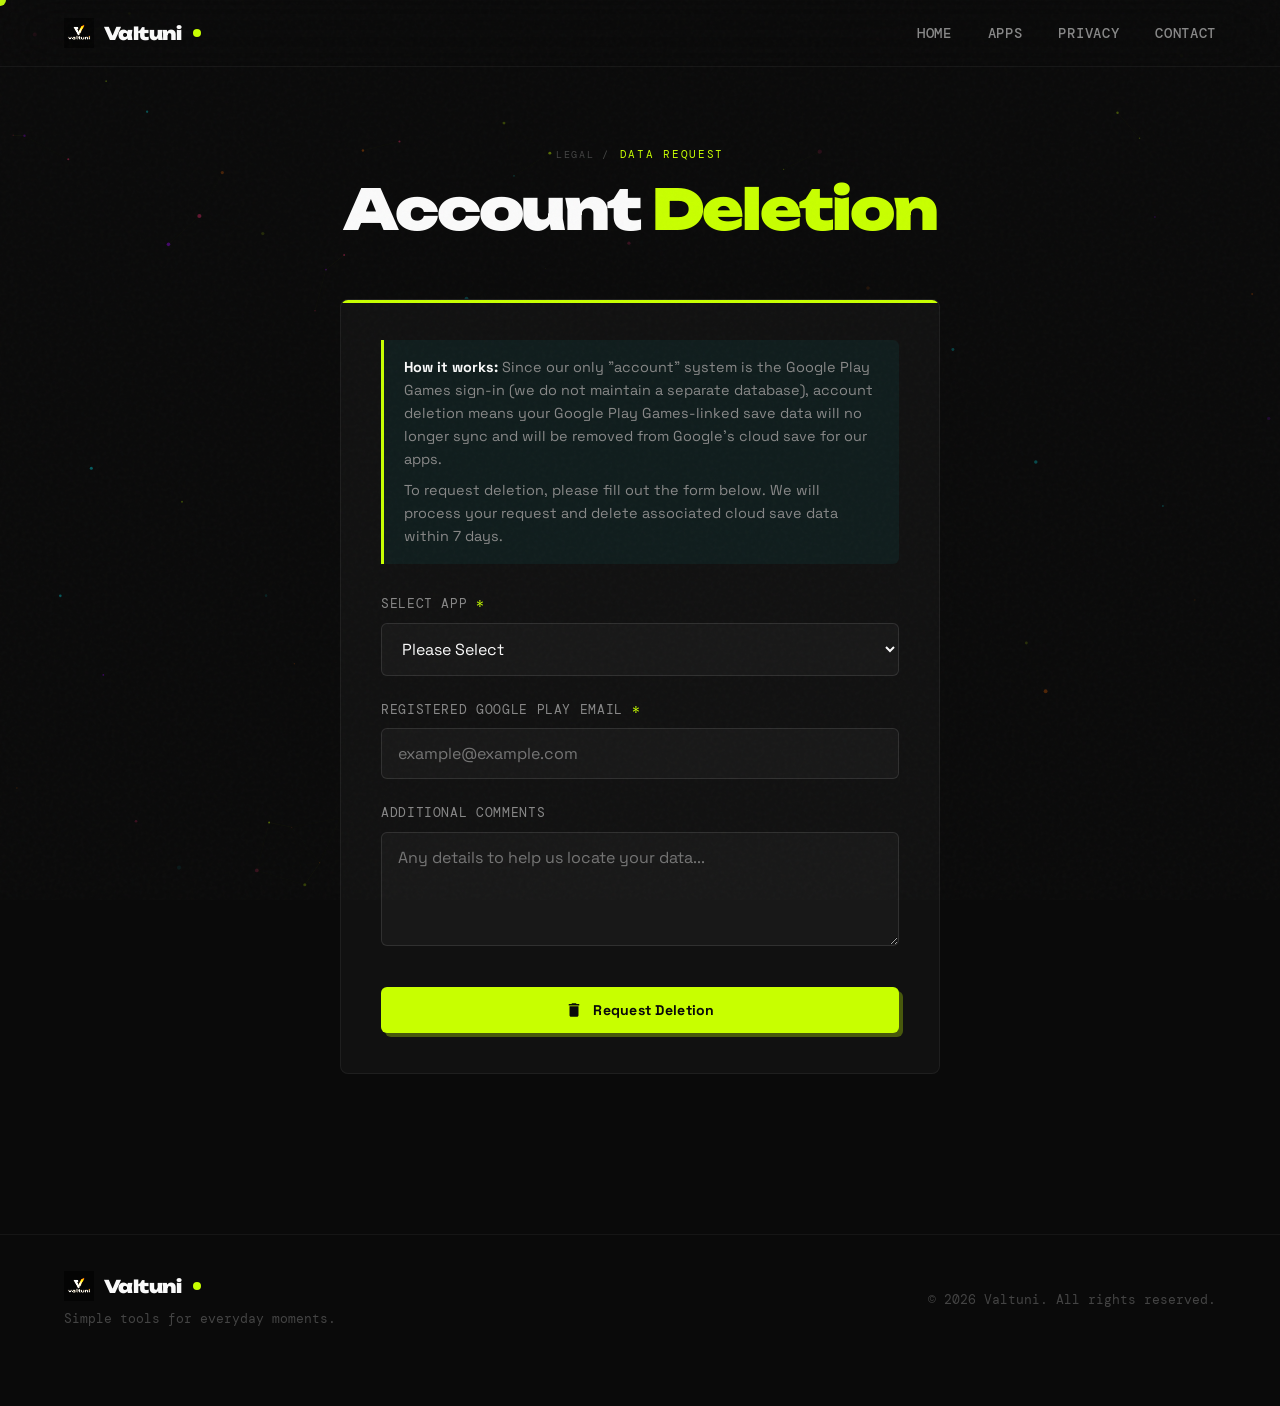
==== commit 9fa6a794: "Add custom thank-you page and redirect after form submission" ====
--- a/account-deletion/index.html
+++ b/account-deletion/index.html
@@ -103,6 +103,7 @@
                 <form action="https://submit.jotform.com/submit/261872650070051" method="post" accept-charset="utf-8" autocomplete="on">
                     <input type="hidden" name="formID" value="261872650070051" />
                     <input type="hidden" name="simple_spc" value="261872650070051-261872650070051" />
+                    <input type="hidden" name="thankurl" value="https://www.valtuni.co.in/account-deletion/thank-you.html" />
 
                     <div class="form-group">
                         <label for="input_2">Select App <span style="color:var(--lime)">*</span></label>
